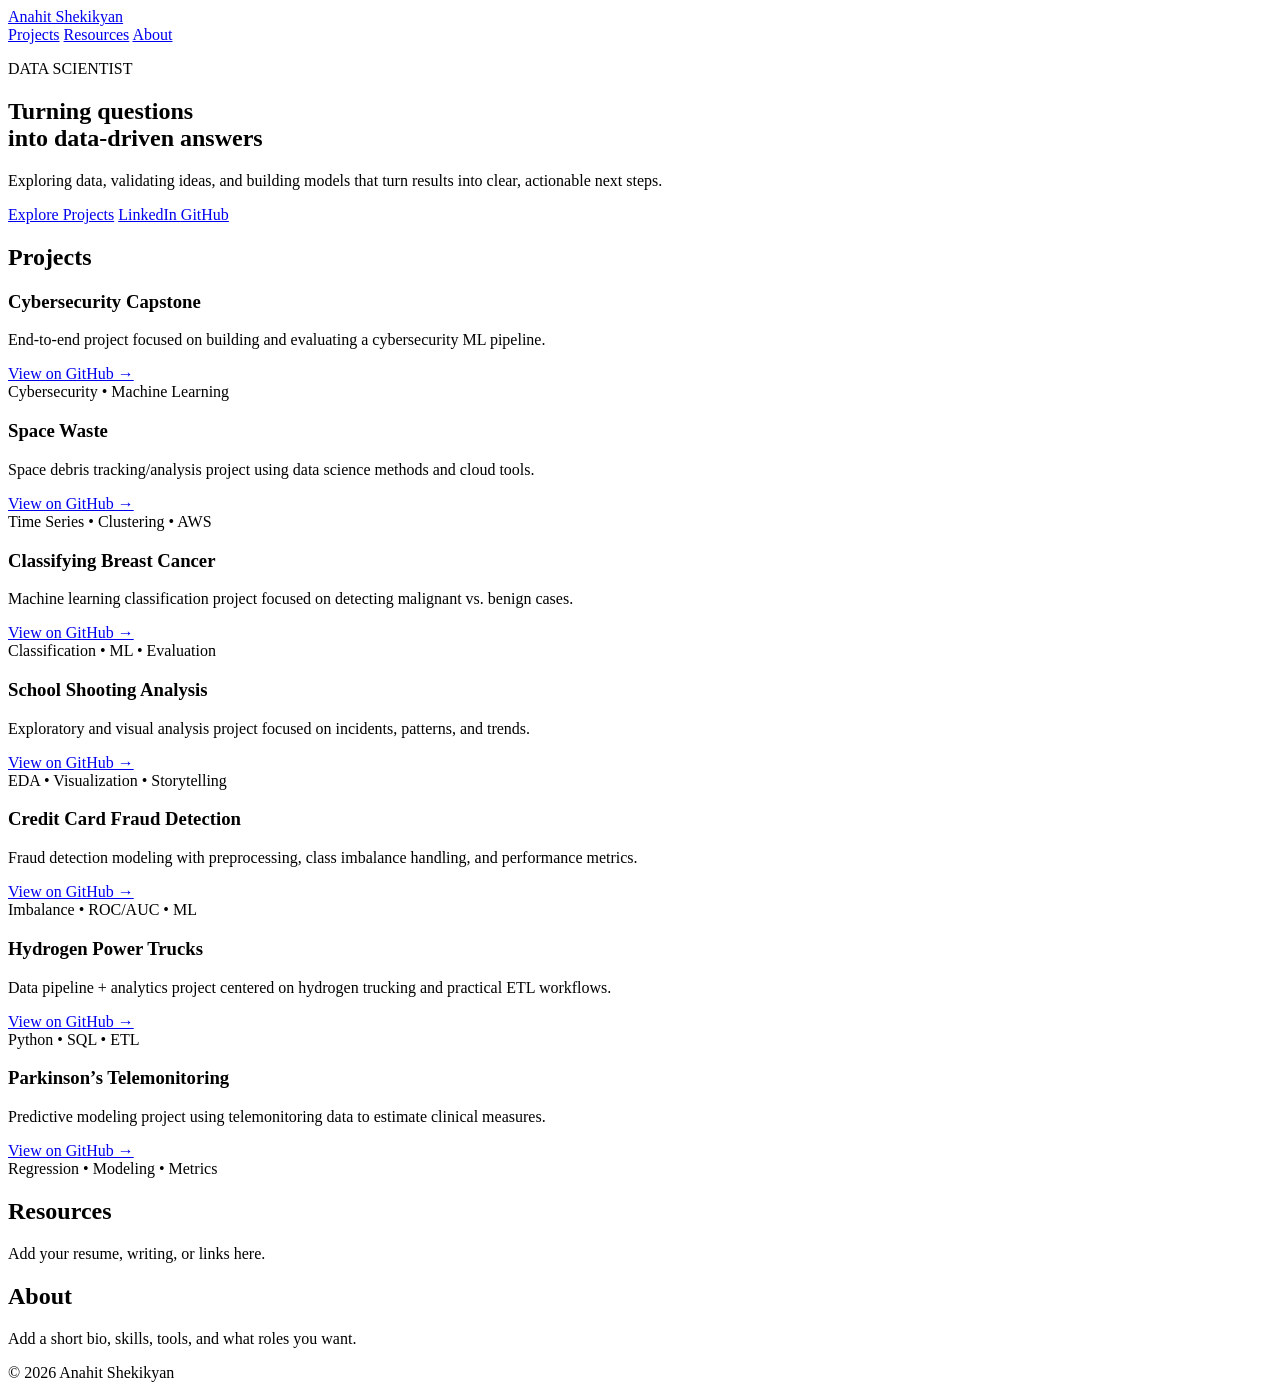
==== index.html @ b3f49d98 "Add portfolio website files" ====
<!doctype html>
<html lang="en">
<head>
  <meta charset="UTF-8" />
  <meta name="viewport" content="width=device-width, initial-scale=1.0"/>
  <title>Anahit Shekikyan | Data Scientist</title>
  <link rel="stylesheet" href="styles.css" />
</head>

<body id="top">
  <!-- Top nav -->
  <header class="topbar">
    <div class="nav-inner">
      <a class="brand" href="#top">Anahit Shekikyan</a>

      <nav class="navlinks">
        <a href="#projects">Projects</a>
        <a href="#resources">Resources</a>
        <a href="#about">About</a>
      </nav>
    </div>
  </header>

  <!-- Hero -->
  <main class="hero">
    <div class="hero-bg" aria-hidden="true"></div>

    <section class="hero-content">
      <p class="eyebrow">DATA SCIENTIST</p>

      <h1>Turning questions<br/>into data-driven answers</h1>

      <p class="subhead">
        Exploring data, validating ideas, and building models that turn results into clear, actionable next steps.
      </p>

      <div class="cta-row">
        <a class="btn primary" href="#projects">Explore Projects</a>

        <a class="btn ghost"
           href="https://linkedin.com/in/anna-6a2s44"
           target="_blank" rel="noopener noreferrer">
          LinkedIn
        </a>

        <a class="btn ghost"
           href="https://github.com/AnahitShekikyan"
           target="_blank" rel="noopener noreferrer">
          GitHub
        </a>
      </div>
    </section>
  </main>

<!-- Sections -->
<!-- Projects -->
<section id="projects" class="section">
  <h2>Projects</h2>

  <div class="grid">
    <div class="card">
      <h3>Cybersecurity Capstone</h3>
      <p>End-to-end project focused on building and evaluating a cybersecurity ML pipeline.</p>
      <a href="https://github.com/AnahitShekikyan/Cybersecurity_Capstone"
         target="_blank" rel="noopener noreferrer">
        View on GitHub →
      </a>
      <div class="meta">Cybersecurity • Machine Learning</div>
    </div>

    <div class="card">
      <h3>Space Waste</h3>
      <p>Space debris tracking/analysis project using data science methods and cloud tools.</p>
      <a href="https://github.com/AnahitShekikyan/Space-Waste"
         target="_blank" rel="noopener noreferrer">
        View on GitHub →
      </a>
      <div class="meta">Time Series • Clustering • AWS</div>
    </div>

    <div class="card">
      <h3>Classifying Breast Cancer</h3>
      <p>Machine learning classification project focused on detecting malignant vs. benign cases.</p>
      <a href="https://github.com/AnahitShekikyan/Classifying-Breast-Cancer"
         target="_blank" rel="noopener noreferrer">
        View on GitHub →
      </a>
      <div class="meta">Classification • ML • Evaluation</div>
    </div>

    <div class="card">
      <h3>School Shooting Analysis</h3>
      <p>Exploratory and visual analysis project focused on incidents, patterns, and trends.</p>
      <a href="https://github.com/AnahitShekikyan/School-Shooting-Analysis-"
         target="_blank" rel="noopener noreferrer">
        View on GitHub →
      </a>
      <div class="meta">EDA • Visualization • Storytelling</div>
    </div>

    <div class="card">
      <h3>Credit Card Fraud Detection</h3>
      <p>Fraud detection modeling with preprocessing, class imbalance handling, and performance metrics.</p>
      <a href="https://github.com/AnahitShekikyan/Credit-Card-Fraud-Detection"
         target="_blank" rel="noopener noreferrer">
        View on GitHub →
      </a>
      <div class="meta">Imbalance • ROC/AUC • ML</div>
    </div>

    <div class="card">
      <h3>Hydrogen Power Trucks</h3>
      <p>Data pipeline + analytics project centered on hydrogen trucking and practical ETL workflows.</p>
      <a href="https://github.com/AnahitShekikyan/Hydrogen-Power-Trucks"
         target="_blank" rel="noopener noreferrer">
        View on GitHub →
      </a>
      <div class="meta">Python • SQL • ETL</div>
    </div>

    <div class="card">
      <h3>Parkinson’s Telemonitoring</h3>
      <p>Predictive modeling project using telemonitoring data to estimate clinical measures.</p>
      <a href="https://github.com/AnahitShekikyan/Parkinson-s-Telemonitoring"
         target="_blank" rel="noopener noreferrer">
        View on GitHub →
      </a>
      <div class="meta">Regression • Modeling • Metrics</div>
    </div>
  </div>
</section>

  <section id="resources" class="section">
    <h2>Resources</h2>
    <p>Add your resume, writing, or links here.</p>
  </section>

  <section id="about" class="section">
    <h2>About</h2>
    <p>Add a short bio, skills, tools, and what roles you want.</p>
  </section>

  <footer class="footer">
    <p>© <span id="year"></span> Anahit Shekikyan</p>
  </footer>

  <script>
    document.getElementById("year").textContent = new Date().getFullYear();
  </script>
</body>
</html>
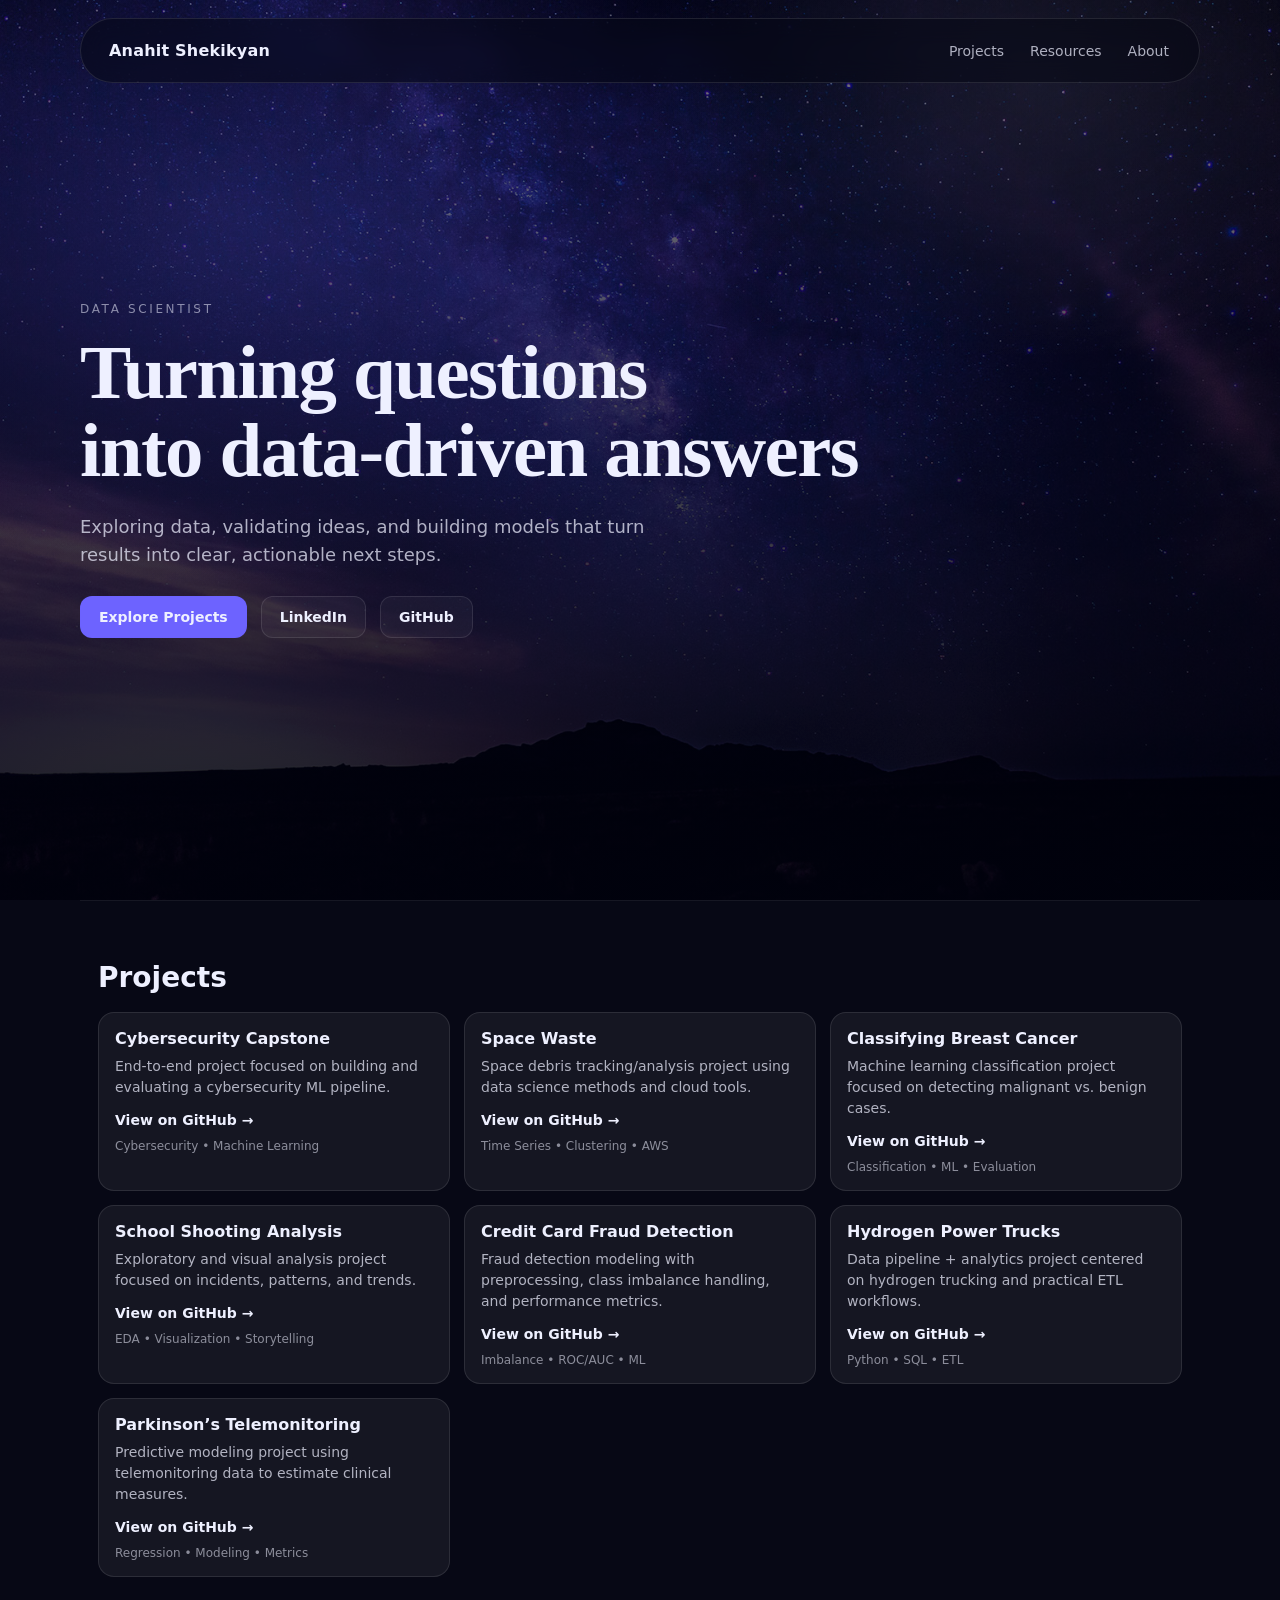
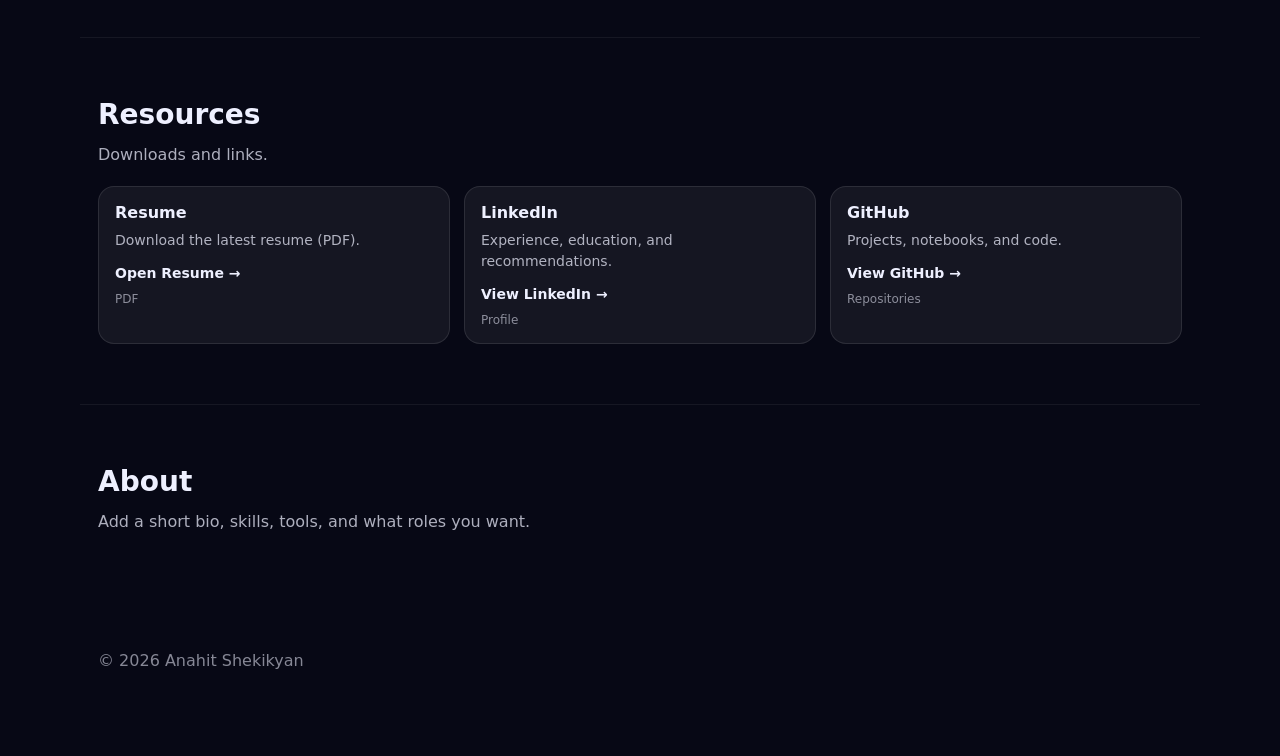
==== commit 8109642a: "Add resume link to Resources" ====
--- a/index.html
+++ b/index.html
@@ -130,10 +130,39 @@
   </div>
 </section>
 
-  <section id="resources" class="section">
-    <h2>Resources</h2>
-    <p>Add your resume, writing, or links here.</p>
-  </section>
+<section id="resources" class="section">
+  <h2>Resources</h2>
+  <p class="muted">Downloads and links.</p>
+
+  <div class="grid">
+    <div class="card">
+      <h3>Resume</h3>
+      <p>Download the latest resume (PDF).</p>
+      <a href="assets/Resume.pdf" target="_blank" rel="noopener noreferrer">
+        Open Resume →
+      </a>
+      <div class="meta">PDF</div>
+    </div>
+
+    <div class="card">
+      <h3>LinkedIn</h3>
+      <p>Experience, education, and recommendations.</p>
+      <a href="https://linkedin.com/in/anna-6a2s44" target="_blank" rel="noopener noreferrer">
+        View LinkedIn →
+      </a>
+      <div class="meta">Profile</div>
+    </div>
+
+    <div class="card">
+      <h3>GitHub</h3>
+      <p>Projects, notebooks, and code.</p>
+      <a href="https://github.com/AnahitShekikyan" target="_blank" rel="noopener noreferrer">
+        View GitHub →
+      </a>
+      <div class="meta">Repositories</div>
+    </div>
+  </div>
+</section>
 
   <section id="about" class="section">
     <h2>About</h2>
@@ -148,4 +177,5 @@
     document.getElementById("year").textContent = new Date().getFullYear();
   </script>
 </body>
-</html>+
+</html>
--- a/styles.css
+++ b/styles.css
@@ -0,0 +1,255 @@
+:root{
+  --bg: #070815;
+  --text: #eef0ff;
+  --muted: rgba(238,240,255,0.72);
+  --muted2: rgba(238,240,255,0.55);
+  --card: rgba(255,255,255,0.06);
+  --stroke: rgba(255,255,255,0.10);
+  --accent: #6d63ff;
+}
+
+*{ box-sizing: border-box; }
+html, body{
+  margin: 0;
+  padding: 0;
+  font-family: ui-sans-serif, system-ui, -apple-system, Segoe UI, Roboto, Helvetica, Arial;
+  color: var(--text);
+  background: var(--bg);
+}
+
+a{ color: inherit; text-decoration: none; }
+
+.topbar{
+  position: fixed;
+  top: 0;
+  left: 0;
+  right: 0;
+  padding: 18px;
+  z-index: 50;
+}
+
+.nav-inner{
+  max-width: 1120px;
+  margin: 0 auto;
+  padding: 14px 18px;
+  border-radius: 999px;
+  background: rgba(7,8,21,0.55);
+  backdrop-filter: blur(12px);
+  border: 1px solid var(--stroke);
+  display: flex;
+  align-items: center;
+  justify-content: space-between;
+}
+
+.brand{
+  font-weight: 600;
+  letter-spacing: 0.2px;
+  padding: 8px 10px;
+  border-radius: 999px;
+}
+
+.navlinks{
+  display: flex;
+  gap: 26px;
+  padding: 8px 12px;
+}
+
+.navlinks a{
+  color: var(--muted);
+  font-weight: 500;
+  font-size: 14px;
+}
+.navlinks a:hover{ color: var(--text); }
+
+.hero{
+  min-height: 100vh;
+  position: relative;
+  overflow: hidden;
+  display: grid;
+  place-items: center;
+  padding: 110px 18px 70px;
+}
+
+.hero-bg{
+  position: absolute;
+  inset: 0;
+  background:
+    radial-gradient(900px 600px at 20% 25%, rgba(109,99,255,0.20), transparent 60%),
+    radial-gradient(700px 500px at 80% 10%, rgba(255,255,255,0.08), transparent 55%),
+    linear-gradient(to bottom, rgba(7,8,21,0.55), rgba(7,8,21,0.92)),
+    url("assets/hero.jpg");
+  background-size: cover;
+  background-position: center;
+  filter: saturate(0.9) contrast(1.05);
+  transform: scale(1.03);
+}
+
+.hero-content{
+  position: relative;
+  max-width: 1120px;
+  width: 100%;
+}
+
+.eyebrow{
+  margin: 0 0 18px;
+  color: var(--muted2);
+  letter-spacing: 0.22em;
+  font-size: 12px;
+  text-transform: uppercase;
+}
+
+h1{
+  margin: 0;
+  font-family: ui-serif, Georgia, Cambria, "Times New Roman", Times, serif;
+  font-weight: 650;
+  font-size: clamp(42px, 6vw, 78px);
+  line-height: 1.02;
+  letter-spacing: -0.02em;
+}
+
+.subhead{
+  max-width: 620px;
+  margin: 22px 0 0;
+  color: var(--muted);
+  font-size: 18px;
+  line-height: 1.6;
+}
+
+.cta-row{
+  display: flex;
+  gap: 14px;
+  margin-top: 26px;
+  flex-wrap: wrap;
+}
+
+.btn{
+  display: inline-flex;
+  align-items: center;
+  justify-content: center;
+  padding: 12px 18px;
+  border-radius: 12px;
+  font-weight: 600;
+  font-size: 14px;
+  border: 1px solid var(--stroke);
+  background: var(--card);
+  transition: transform 0.08s ease, background 0.2s ease, border-color 0.2s ease;
+}
+
+.btn:hover{
+  transform: translateY(-1px);
+  border-color: rgba(255,255,255,0.18);
+}
+
+.btn.primary{
+  background: var(--accent);
+  border-color: rgba(109,99,255,0.7);
+}
+.btn.primary:hover{
+  background: #7a72ff;
+}
+
+.btn.ghost{
+  background: rgba(255,255,255,0.04);
+}
+
+.section{
+  max-width: 1120px;
+  margin: 0 auto;
+  padding: 60px 18px;
+  border-top: 1px solid rgba(255,255,255,0.06);
+}
+
+.section h2{
+  margin: 0 0 10px;
+  font-size: 28px;
+}
+
+.section p{
+  margin: 0;
+  color: var(--muted);
+  line-height: 1.7;
+}
+
+.footer{
+  max-width: 1120px;
+  margin: 0 auto;
+  padding: 40px 18px 70px;
+  color: var(--muted2);
+}
+
+@media (max-width: 640px){
+  .navlinks{ gap: 16px; }
+}
+
+.muted{ color: rgba(238,240,255,0.72); }
+
+.grid{
+  margin-top: 18px;
+  display: grid;
+  grid-template-columns: repeat(3, minmax(0, 1fr));
+  gap: 14px;
+}
+
+.card{
+  padding: 16px;
+  border-radius: 16px;
+  border: 1px solid rgba(255,255,255,0.10);
+  background: rgba(255,255,255,0.06);
+}
+
+.card h3{ margin: 0 0 8px; font-size: 16px; }
+.card p{
+  margin: 0 0 12px;
+  color: rgba(238,240,255,0.72);
+  line-height: 1.5;
+  font-size: 14px;
+}
+.card a{ font-weight: 600; font-size: 14px; }
+.card .meta{
+  margin-top: 10px;
+  color: rgba(238,240,255,0.55);
+  font-size: 12px;
+}
+
+@media (max-width: 900px){
+  .grid{ grid-template-columns: repeat(2, minmax(0, 1fr)); }
+}
+@media (max-width: 600px){
+  .grid{ grid-template-columns: 1fr; }
+}
+.muted{ color: rgba(238,240,255,0.72); }
+
+.grid{
+  margin-top: 18px;
+  display: grid;
+  grid-template-columns: repeat(3, minmax(0, 1fr));
+  gap: 14px;
+}
+
+.card{
+  padding: 16px;
+  border-radius: 16px;
+  border: 1px solid rgba(255,255,255,0.10);
+  background: rgba(255,255,255,0.06);
+}
+
+.card h3{ margin: 0 0 8px; font-size: 16px; }
+.card p{
+  margin: 0 0 12px;
+  color: rgba(238,240,255,0.72);
+  line-height: 1.5;
+  font-size: 14px;
+}
+.card a{ font-weight: 600; font-size: 14px; }
+.card .meta{
+  margin-top: 10px;
+  color: rgba(238,240,255,0.55);
+  font-size: 12px;
+}
+
+@media (max-width: 900px){
+  .grid{ grid-template-columns: repeat(2, minmax(0, 1fr)); }
+}
+@media (max-width: 600px){
+  .grid{ grid-template-columns: 1fr; }
+}
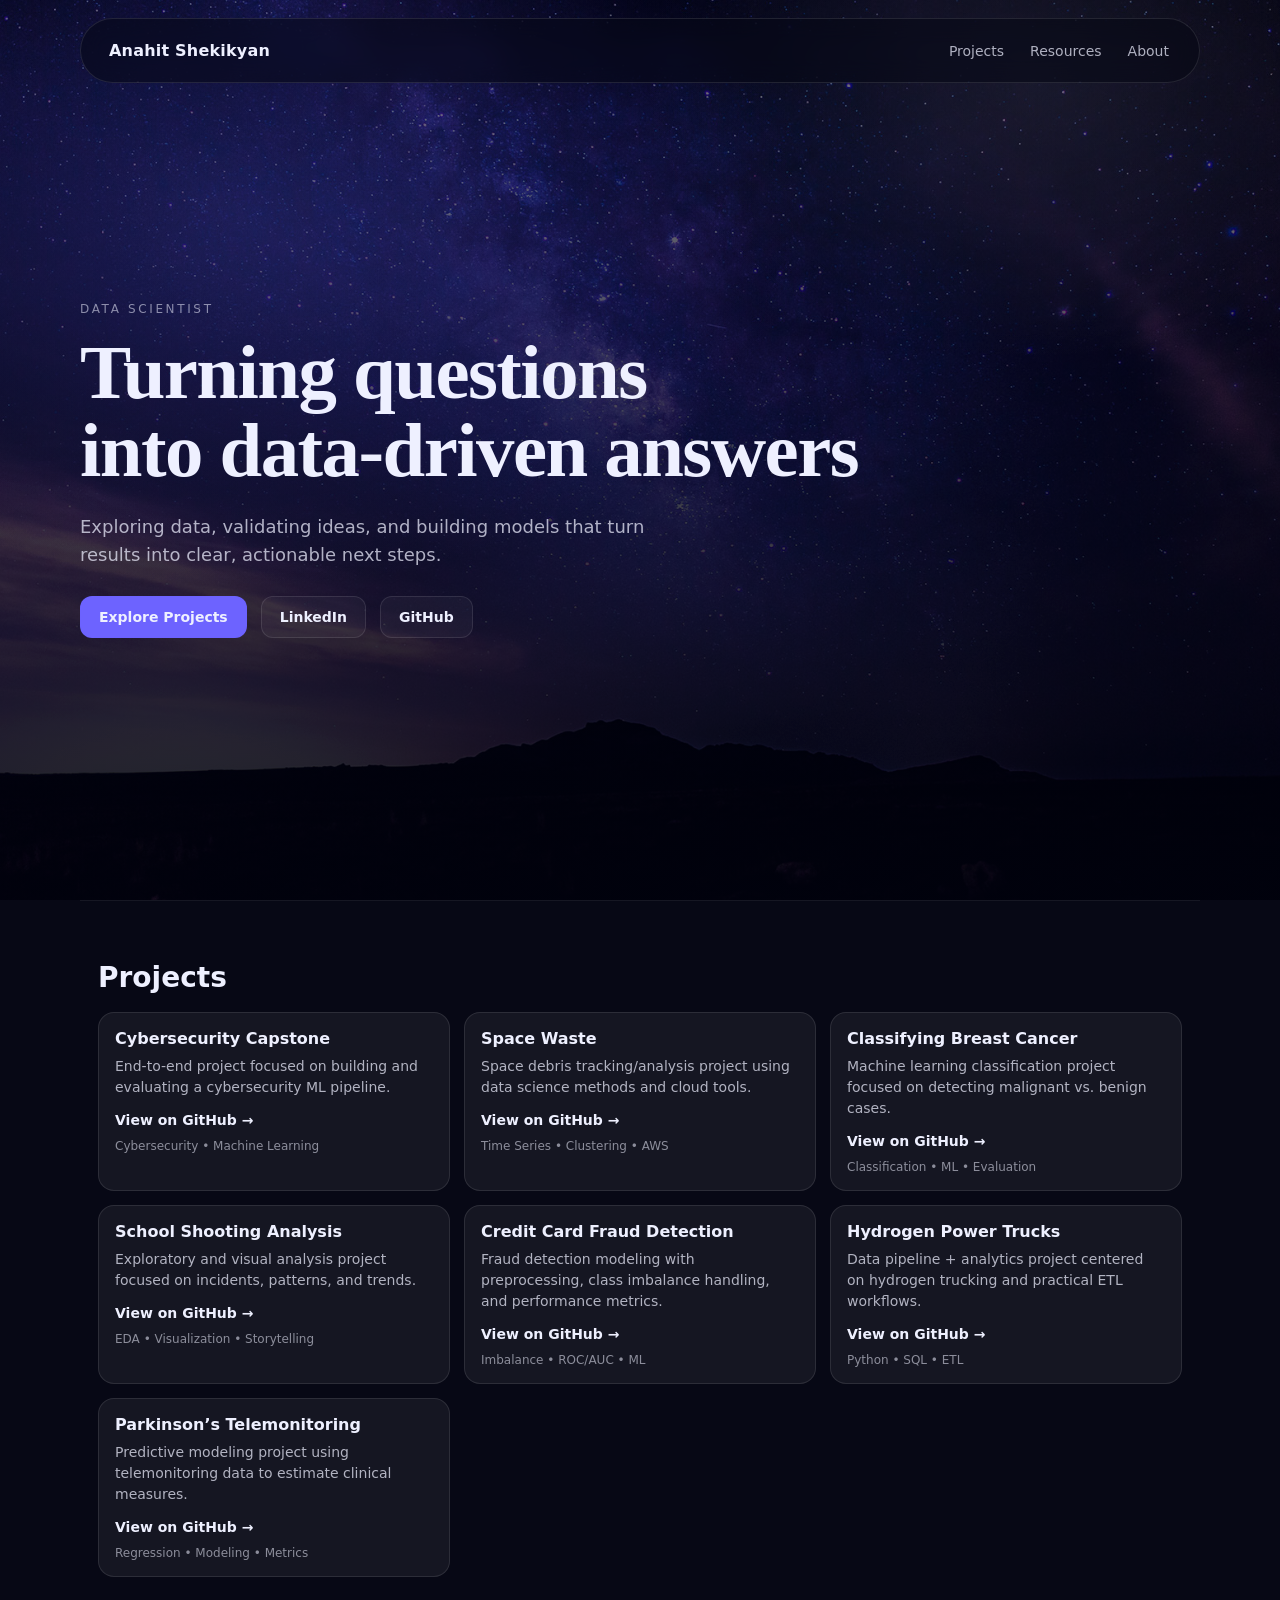
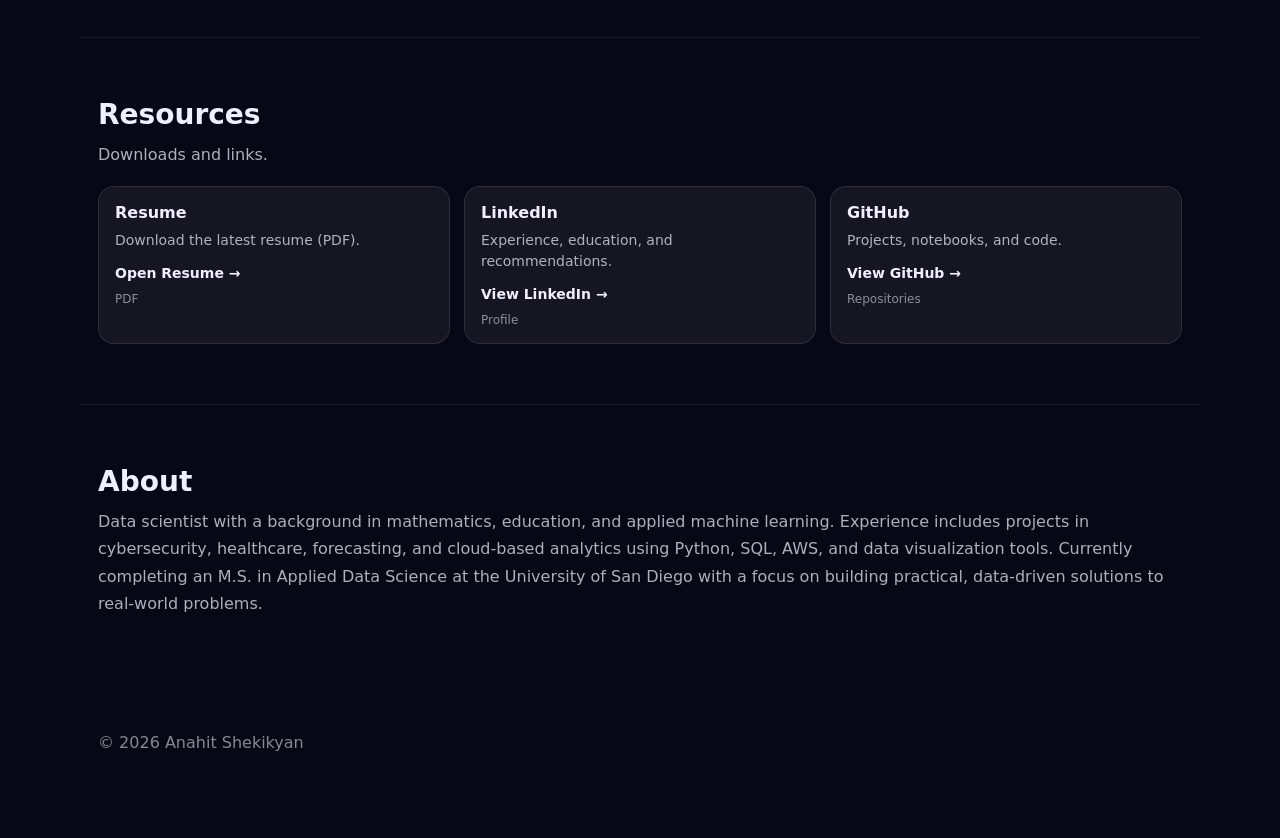
==== commit 1f1f7609: "Update About and Resources sections Updated the content of the 'About' section to include a detailed" ====
--- a/index.html
+++ b/index.html
@@ -164,10 +164,12 @@
   </div>
 </section>
 
-  <section id="about" class="section">
-    <h2>About</h2>
-    <p>Add a short bio, skills, tools, and what roles you want.</p>
-  </section>
+<section id="about" class="section">
+  <h2>About</h2>
+  <p>
+    Data scientist with a background in mathematics, education, and applied machine learning. Experience includes projects in cybersecurity, healthcare, forecasting, and cloud-based analytics using Python, SQL, AWS, and data visualization tools. Currently completing an M.S. in Applied Data Science at the University of San Diego with a focus on building practical, data-driven solutions to real-world problems.
+  </p>
+</section>
 
   <footer class="footer">
     <p>© <span id="year"></span> Anahit Shekikyan</p>
@@ -179,3 +181,4 @@
 </body>
 
 </html>
+
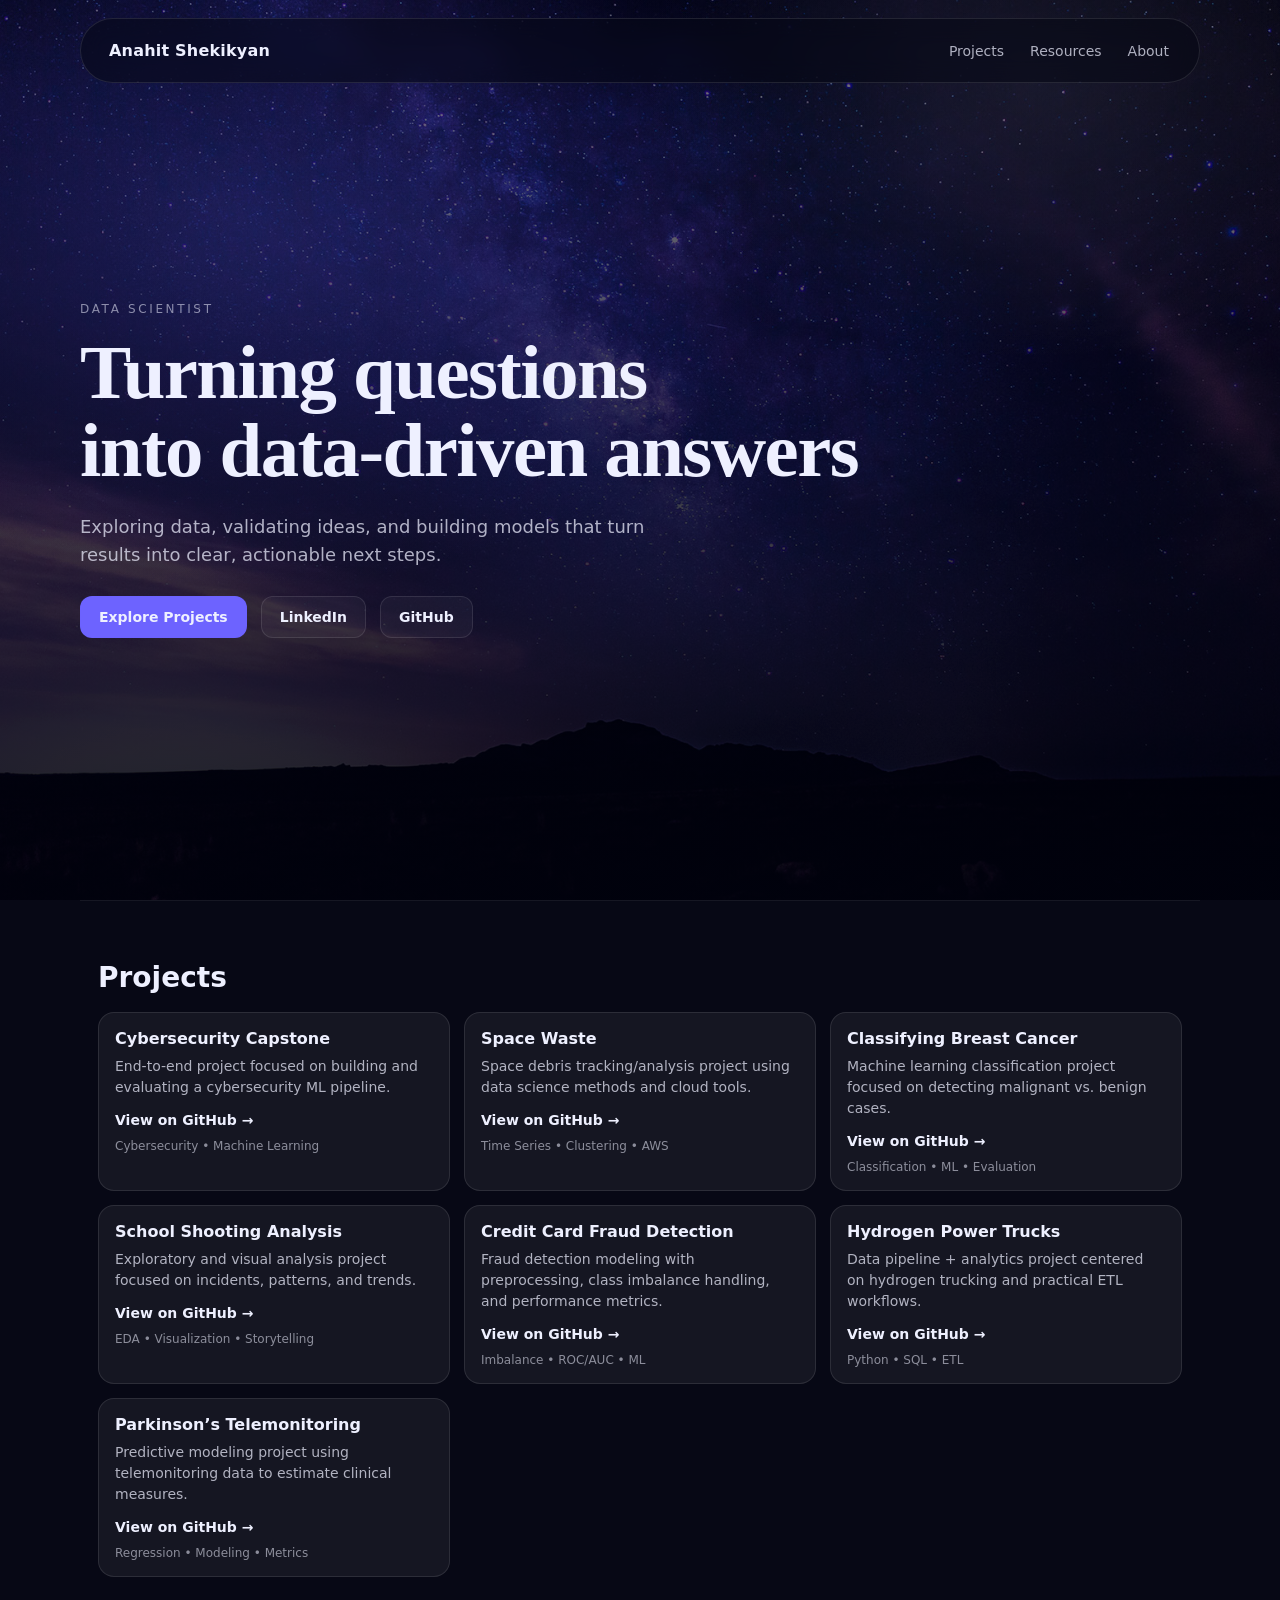
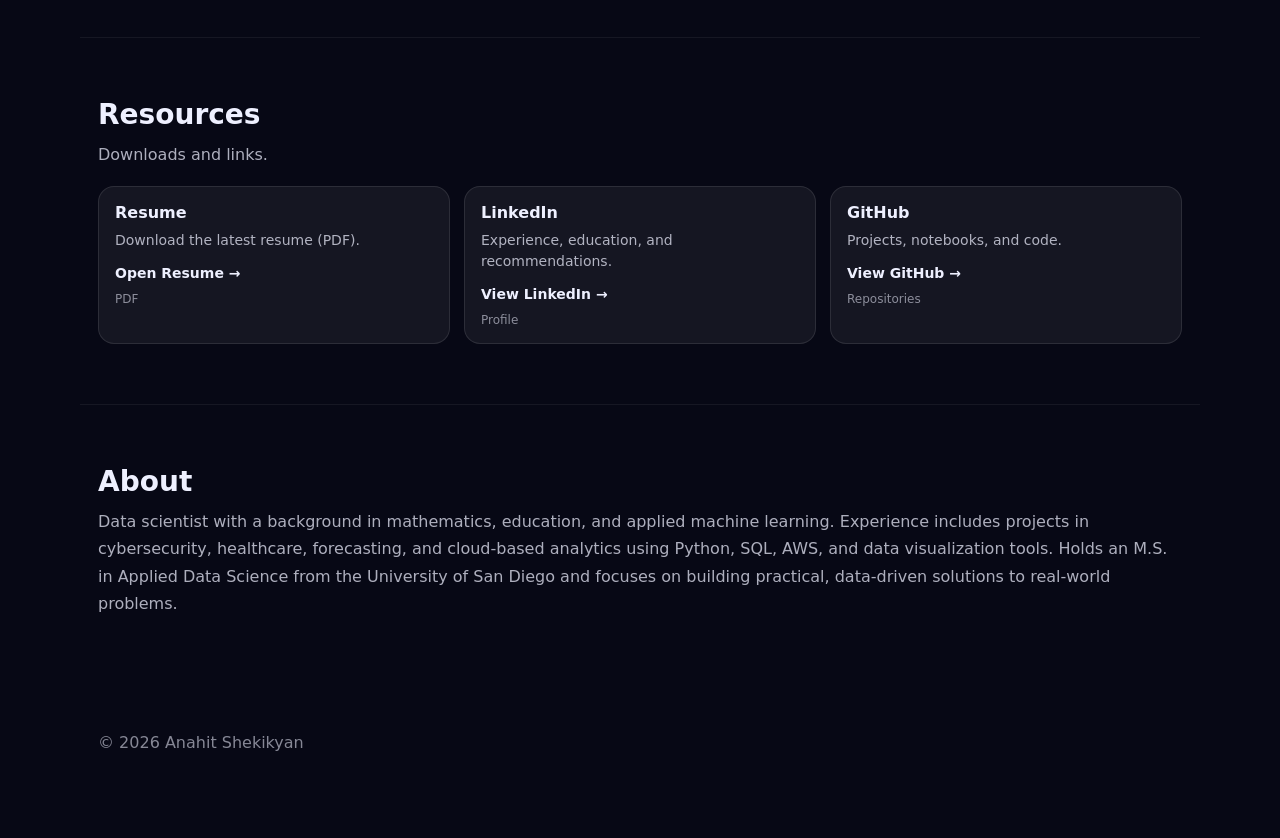
==== commit 0952ebda: "Update About section and Resources links" ====
--- a/index.html
+++ b/index.html
@@ -166,9 +166,9 @@
 
 <section id="about" class="section">
   <h2>About</h2>
-  <p>
-    Data scientist with a background in mathematics, education, and applied machine learning. Experience includes projects in cybersecurity, healthcare, forecasting, and cloud-based analytics using Python, SQL, AWS, and data visualization tools. Currently completing an M.S. in Applied Data Science at the University of San Diego with a focus on building practical, data-driven solutions to real-world problems.
-  </p>
+<p>
+  Data scientist with a background in mathematics, education, and applied machine learning. Experience includes projects in cybersecurity, healthcare, forecasting, and cloud-based analytics using Python, SQL, AWS, and data visualization tools. Holds an M.S. in Applied Data Science from the University of San Diego and focuses on building practical, data-driven solutions to real-world problems.
+</p>
 </section>
 
   <footer class="footer">
@@ -182,3 +182,4 @@
 
 </html>
 
+
